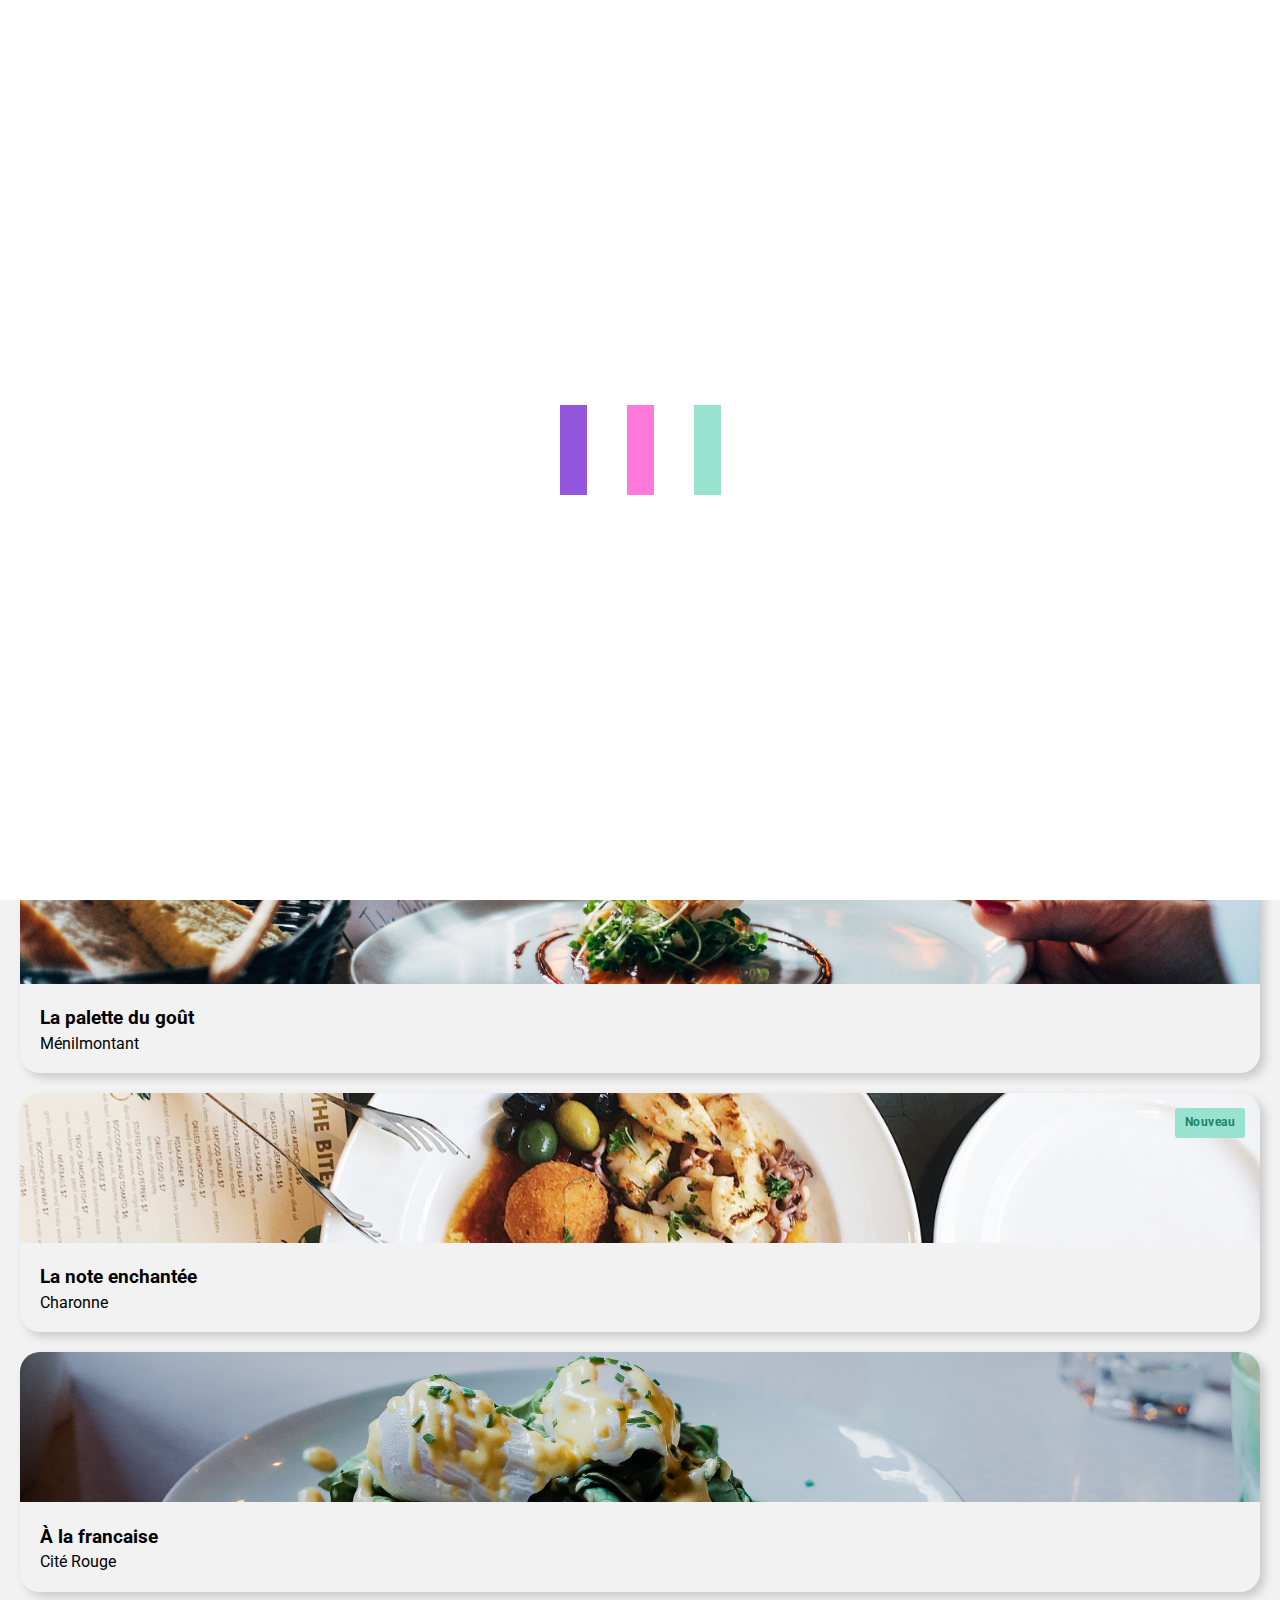
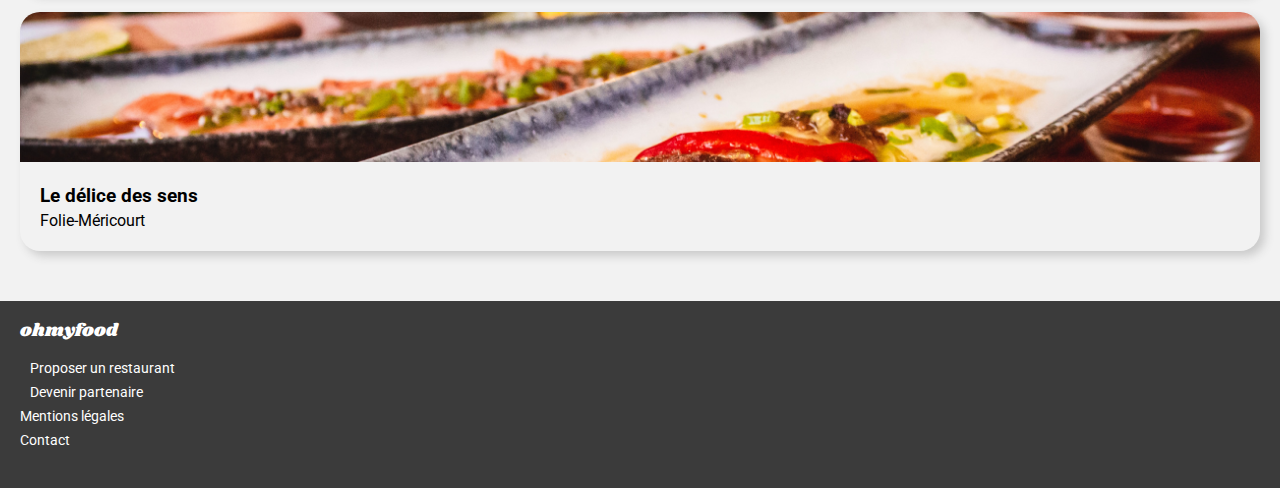
==== index.html @ 38f60058 "modif sass @import to @use" ====
<!DOCTYPE html>
<html lang="fr">
    <head>
        <meta charset="UTF-8">
        <meta http-equiv="X-UA-Compatible" content="IE=edge">
        <meta name="viewport" content="width=device-width, initial-scale=1.0">

        <link rel="preconnect" href="https://fonts.googleapis.com">
        <link rel="preconnect" href="https://fonts.gstatic.com" crossorigin>
        <link href="https://fonts.googleapis.com/css2?family=Roboto:wght@400;500&family=Shrikhand&display=swap" rel="stylesheet">


        <link rel="stylesheet" href="https://cdnjs.cloudflare.com/ajax/libs/font-awesome/6.1.1/css/all.min.css" integrity="sha512-KfkfwYDsLkIlwQp6LFnl8zNdLGxu9YAA1QvwINks4PhcElQSvqcyVLLD9aMhXd13uQjoXtEKNosOWaZqXgel0g==" crossorigin="anonymous" referrerpolicy="no-referrer" />

        <link rel="stylesheet" href="./css/normalize.css">
        <link rel="stylesheet" href="./css/style.css">

        <title>OhMyFood</title>
    </head>
    <body>
        <div class="load">
            <div class="load__bar load__bar--1"></div>
            <div class="load__bar load__bar--2"></div>
            <div class="load__bar load__bar--3"></div>
        </div>
        <header>
            <img src="./images/logo/ohmyfood.png" alt="Logo OhMyFood" class="header--logo">
        </header>
        <main>
            <div class="location">
                <i class="fa-solid fa-location-dot icon icon--location"></i>Paris, Belleville
            </div>
            <div class="presentation">
                <h1 class="title">Réservez le menu qui vous convient</h1>
                <p class="presentation--text">Découvrez des restaurants d'exception, sélectionnés par nos soins.</p>
                <a href="#restaurants" class="button">Explorer nos restaurants</a>
            </div>
            <section class="working">
                <h2 class="title title--working">Fonctionnement</h2>
                <div class="step step--one">
                    <i class="fa-solid fa-mobile-screen-button icon icon--step"></i>Choisissez un restaurant
                </div>
                <div class="step step--two">
                    <i class="fa-solid fa-list-ul icon icon--step"></i>Composez votre menu
                </div>
                <div class="step step--three">
                    <i class="fa-solid fa-store icon icon--step"></i>Dégustez au restaurant
                </div>
            </section>
            <section id="restaurants">
                <h2 class="title title--restaurant">Restaurants</h2>
                <a href="laPaletteDuGout.html">
                    <article class="restaurant--card restaurant--new">
                        <img src="./images/restaurants/jay-wennington-N_Y88TWmGwA-unsplash.jpg" alt="Image d'illustration du restaurant" class="restaurant--illustration">
                        <div class="restaurant--description">
                            <div class="restaurant--info">
                                <h3 class="restaurant--name">La palette du goût</h3>
                                <p class="restaurant--location">Ménilmontant</p>
                            </div>
                            <div class="restaurant--like">
                                <i class="fa-regular fa-heart icon--like"></i>
                                <i class="fa-regular fa-heart icon--like--fill"></i>
                            </div>
                        </div>
                    </article>
                </a>
                <a href="#">
                    <article class="restaurant--card restaurant--new">
                        <img src="./images/restaurants/stil-u2Lp8tXIcjw-unsplash.jpg" alt="Image d'illustration du restaurant" class="restaurant--illustration">
                        <div class="restaurant--description">
                            <div class="restaurant--info">
                                <h3 class="restaurant--name">La note enchantée</h3>
                                <p class="restaurant--location">Charonne</p>
                            </div>
                            <div class="restaurant--like">
                                <i class="fa-regular fa-heart icon--like"></i>
                                <i class="fa-regular fa-heart icon--like--fill"></i>
                            </div>
                        </div>
                    </article>
                </a>
                <a href="#">
                    <article class="restaurant--card">
                        <img src="./images/restaurants/toa-heftiba-DQKerTsQwi0-unsplash.jpg" alt="Image d'illustration du restaurant" class="restaurant--illustration">
                        <div class="restaurant--description">
                            <div class="restaurant--info">
                                <h3 class="restaurant--name">À la francaise</h3>
                                <p class="restaurant--location">Cité Rouge</p>
                            </div>
                            <div class="restaurant--like">
                                <i class="fa-regular fa-heart icon--like"></i>
                                <i class="fa-regular fa-heart icon--like--fill"></i>
                            </div>
                        </div>
                    </article>
                </a>
                <a href="#">
                    <article class="restaurant--card">
                        <img src="./images/restaurants/louis-hansel-shotsoflouis-qNBGVyOCY8Q-unsplash.jpg" alt="Image d'illustration du restaurant" class="restaurant--illustration">
                        <div class="restaurant--description">
                            <div class="restaurant--info">
                                <h3 class="restaurant--name">Le délice des sens</h3>
                                <p class="restaurant--location">Folie-Méricourt</p>
                            </div>
                            <div class="restaurant--like">
                                <i class="fa-regular fa-heart icon--like"></i>
                                <i class="fa-regular fa-heart icon--like--fill"></i>
                            </div>
                        </div>
                    </article>
                </a>
            </section>
        </main>
        <footer>
            <h2 class="title--footer title--primary">ohmyfood</h2>
            <a href="#"><i class="fa-solid fa-utensils icon--footer"></i>Proposer un restaurant</a>
            <a href="#"><i class="fa-solid fa-handshake-angle icon--footer"></i>Devenir partenaire</a>
            <a href="#">Mentions légales</a>
            <a href="mailto:contact@ohmyfood.com">Contact</a>
        </footer>
    </body>
</html>
---- css/style.css ----
* {
  margin: 0px;
  box-sizing: border-box;
  font-family: "Roboto", sans-serif;
}

a {
  color: #000;
  text-decoration: none;
}

.title {
  font-size: 20px;
}

.title--primary {
  font-family: "Shrikhand", sans-serif;
}

.button {
  display: block;
  margin: auto;
  padding: 15px 20px;
  color: #FFF;
  background: linear-gradient(#FF79DA, #9356DC);
  border-radius: 50px;
  box-shadow: 3px 3px 5px #CACACA;
  transition: 0.5s;
}

.button:hover {
  filter: brightness(1.2);
  box-shadow: 3px 3px 5px #808080;
}

.button--validation {
  width: 150px;
}

.icon--like {
  font-size: 22px;
  color: #818181;
  z-index: 1;
}

.icon--like--fill {
  position: absolute;
  left: 0px;
  font-weight: bold;
  font-size: 22px;
  background: linear-gradient(#9356DC, #FF79DA);
  background-clip: text;
  -webkit-background-clip: text;
  color: transparent;
  transform: scale(0);
  z-index: 0;
}

.icon--like:hover + .icon--like--fill {
  -webkit-animation: fill__like 0.3s forwards ease-in-out;
          animation: fill__like 0.3s forwards ease-in-out;
}

@-webkit-keyframes fill__like {
  0% {
    transform: scale(0);
  }
  100% {
    transform: scale(1);
  }
}

@keyframes fill__like {
  0% {
    transform: scale(0);
  }
  100% {
    transform: scale(1);
  }
}
.load {
  width: 100%;
  height: 100%;
  background-color: #FFF;
  display: flex;
  justify-content: center;
  position: fixed;
  opacity: 1;
  -webkit-animation: loading 3000ms forwards;
          animation: loading 3000ms forwards;
  z-index: 10;
}

.load__bar {
  width: 3vh;
  height: 10vh;
  margin: 45vh 20px;
  -webkit-animation: loading__bars 1000ms backwards infinite ease-in-out;
          animation: loading__bars 1000ms backwards infinite ease-in-out;
  -webkit-animation-direction: alternate;
          animation-direction: alternate;
}
.load__bar--1 {
  -webkit-animation-delay: 200ms;
          animation-delay: 200ms;
}
.load__bar--2 {
  -webkit-animation-delay: 400ms;
          animation-delay: 400ms;
}
.load__bar--3 {
  -webkit-animation-delay: 600ms;
          animation-delay: 600ms;
}
.load__bar--1 {
  background-color: #9356DC;
}
.load__bar--2 {
  background-color: #FF79DA;
}
.load__bar--3 {
  background-color: #99E2D0;
}

@-webkit-keyframes loading {
  0%, 99% {
    opacity: 1;
    z-index: 10;
    overflow: hidden;
  }
  100% {
    opacity: 0;
    z-index: -1;
  }
}

@keyframes loading {
  0%, 99% {
    opacity: 1;
    z-index: 10;
    overflow: hidden;
  }
  100% {
    opacity: 0;
    z-index: -1;
  }
}
@-webkit-keyframes loading__bars {
  0% {
    transform: scaleY(0.2);
  }
  100% {
    transform: scaleY(1);
  }
}
@keyframes loading__bars {
  0% {
    transform: scaleY(0.2);
  }
  100% {
    transform: scaleY(1);
  }
}
.restaurant--card {
  box-shadow: 5px 5px 10px #cacaca;
  border-radius: 20px;
  position: relative;
}

.restaurant--new::after {
  content: "Nouveau";
  background-color: #99E2D0;
  letter-spacing: 0.5px;
  padding: 8px 10px;
  font-weight: bold;
  font-size: 12px;
  border-radius: 3px;
  color: #1d8369;
  position: absolute;
  top: 15px;
  right: 15px;
}

.restaurant--illustration {
  width: 100%;
  height: 150px;
  -o-object-fit: cover;
     object-fit: cover;
  border-radius: 20px 20px 0px 0px;
}

.restaurant--description {
  display: flex;
  flex-direction: row;
  justify-content: space-between;
  padding: 20px;
}

.restaurant--name {
  margin-bottom: 5px;
}

header {
  width: 100%;
  text-align: center;
  padding: 15px 0px;
  position: relative;
}

.header--logo {
  width: 50%;
  max-width: 392px;
}

footer {
  display: flex;
  flex-direction: column;
  row-gap: 8px;
  font-size: 14px;
  background-color: #3b3b3b;
  padding: 20px 0px 40px 20px;
  color: #FFF;
}

.title--footer {
  margin-bottom: 10px;
  font-weight: unset;
  font-size: 18px;
}

footer a {
  display: inline-block;
  color: #FFF;
}

.icon--footer {
  margin-right: 10px;
}

.restaurant--like {
  position: relative;
}

.location {
  text-align: center;
  font-size: 16px;
  font-weight: bold;
  padding: 20px 0px;
  background-color: #e2e2e2;
  border-top: 2px solid #d1d1d1;
}

.presentation {
  display: flex;
  flex-direction: column;
  row-gap: 20px;
  text-align: center;
  padding: 30px 30px 50px 30px;
  background-color: #F2F2F2;
}

.working {
  display: flex;
  flex-direction: column;
  row-gap: 20px;
  padding: 30px 25px 40px 25px;
}

.title--working {
  margin-bottom: 20px;
}

.step {
  position: relative;
  padding: 20px 30px;
  background-color: #f5f5f5;
  box-shadow: 3px 3px 5px #cacaca;
  border-radius: 20px;
  font-size: 14px;
}

.step--one::before {
  content: "1";
  color: #FFF;
  position: absolute;
  left: -13px;
  top: 16px;
  display: flex;
  justify-content: center;
  align-items: center;
  width: 26px;
  height: 26px;
  background-color: #9356DC;
  border-radius: 50%;
  z-index: 2;
}

.step--two::before {
  content: "2";
  color: #FFF;
  position: absolute;
  left: -13px;
  top: 16px;
  display: flex;
  justify-content: center;
  align-items: center;
  width: 26px;
  height: 26px;
  background-color: #9356DC;
  border-radius: 50%;
  z-index: 2;
}

.step--three::before {
  content: "3";
  color: #FFF;
  position: absolute;
  left: -13px;
  top: 16px;
  display: flex;
  justify-content: center;
  align-items: center;
  width: 26px;
  height: 26px;
  background-color: #9356DC;
  border-radius: 50%;
  z-index: 2;
}

.icon {
  margin-right: 20px;
}

.icon--location {
  color: #474747;
}

.icon--step {
  color: #818181;
}

#restaurants {
  padding: 50px 20px;
  display: flex;
  flex-direction: column;
  row-gap: 20px;
  background-color: #F2F2F2;
}

.menu {
  background-color: #F2F2F2;
}

.icon--backIndex {
  position: absolute;
  font-size: 22px;
  font-weight: bold;
  left: 15px;
  top: 35%;
}

.menu--like {
  position: relative;
}

.menu--illustration {
  width: 100%;
  max-height: 350px;
  -o-object-fit: cover;
     object-fit: cover;
}

.title--menu {
  position: relative;
  display: flex;
  justify-content: space-between;
  align-items: center;
  padding: 0px 30px 0px 20px;
}

.title--menu::after {
  content: " ";
  height: 20px;
  width: 100%;
  background-color: #F2F2F2;
  position: absolute;
  top: -20px;
  left: 0px;
  border-radius: 25px 25px 0px 0px;
  z-index: 1;
}

.partMenu {
  display: flex;
  flex-direction: column;
  row-gap: 20px;
  padding: 15px 15px 30px 15px;
}

.title--partMenu {
  text-transform: uppercase;
  font-size: 16px;
  color: #818181;
  font-weight: unset;
  position: relative;
  margin-bottom: 5px;
}

.title--partMenu::after {
  content: " ";
  width: 40px;
  height: 3px;
  background-color: #99E2D0;
  position: absolute;
  left: 0px;
  top: 22px;
}

.dish {
  display: flex;
  justify-content: space-between;
  align-items: flex-end;
  height: 60px;
  background-color: #FFF;
  border-radius: 20px;
  box-shadow: 3px 3px 8px #cacaca;
}

.dish--info {
  padding: 0px 0px 10px 10px;
  min-width: 100px;
}

.dish--title {
  font-size: 14px;
  margin-bottom: 5px;
  white-space: nowrap;
  text-overflow: ellipsis;
  overflow: hidden;
}

.dish--description {
  color: #818181;
  font-size: 12px;
  white-space: nowrap;
  text-overflow: ellipsis;
  overflow: hidden;
}

.dish--price {
  padding: 0px 20px 10px 0px;
  padding-right: 20px;
  font-size: 13px;
}

.validation {
  text-align: center;
  padding: 40px 0px 60px;
}

.dish--select {
  display: flex;
  justify-content: center;
  align-items: center;
  background-color: #99E2D0;
  height: 60px;
  width: 60px;
  color: #FFF;
  font-weight: bold;
  border-radius: 0px 20px 20px 0px;
}

.dish--animation {
  display: flex;
  align-items: flex-end;
}

.dish:hover + .dish--animation > .dish--select {
  transform: scale(1.2);
}/*# sourceMappingURL=style.css.map */
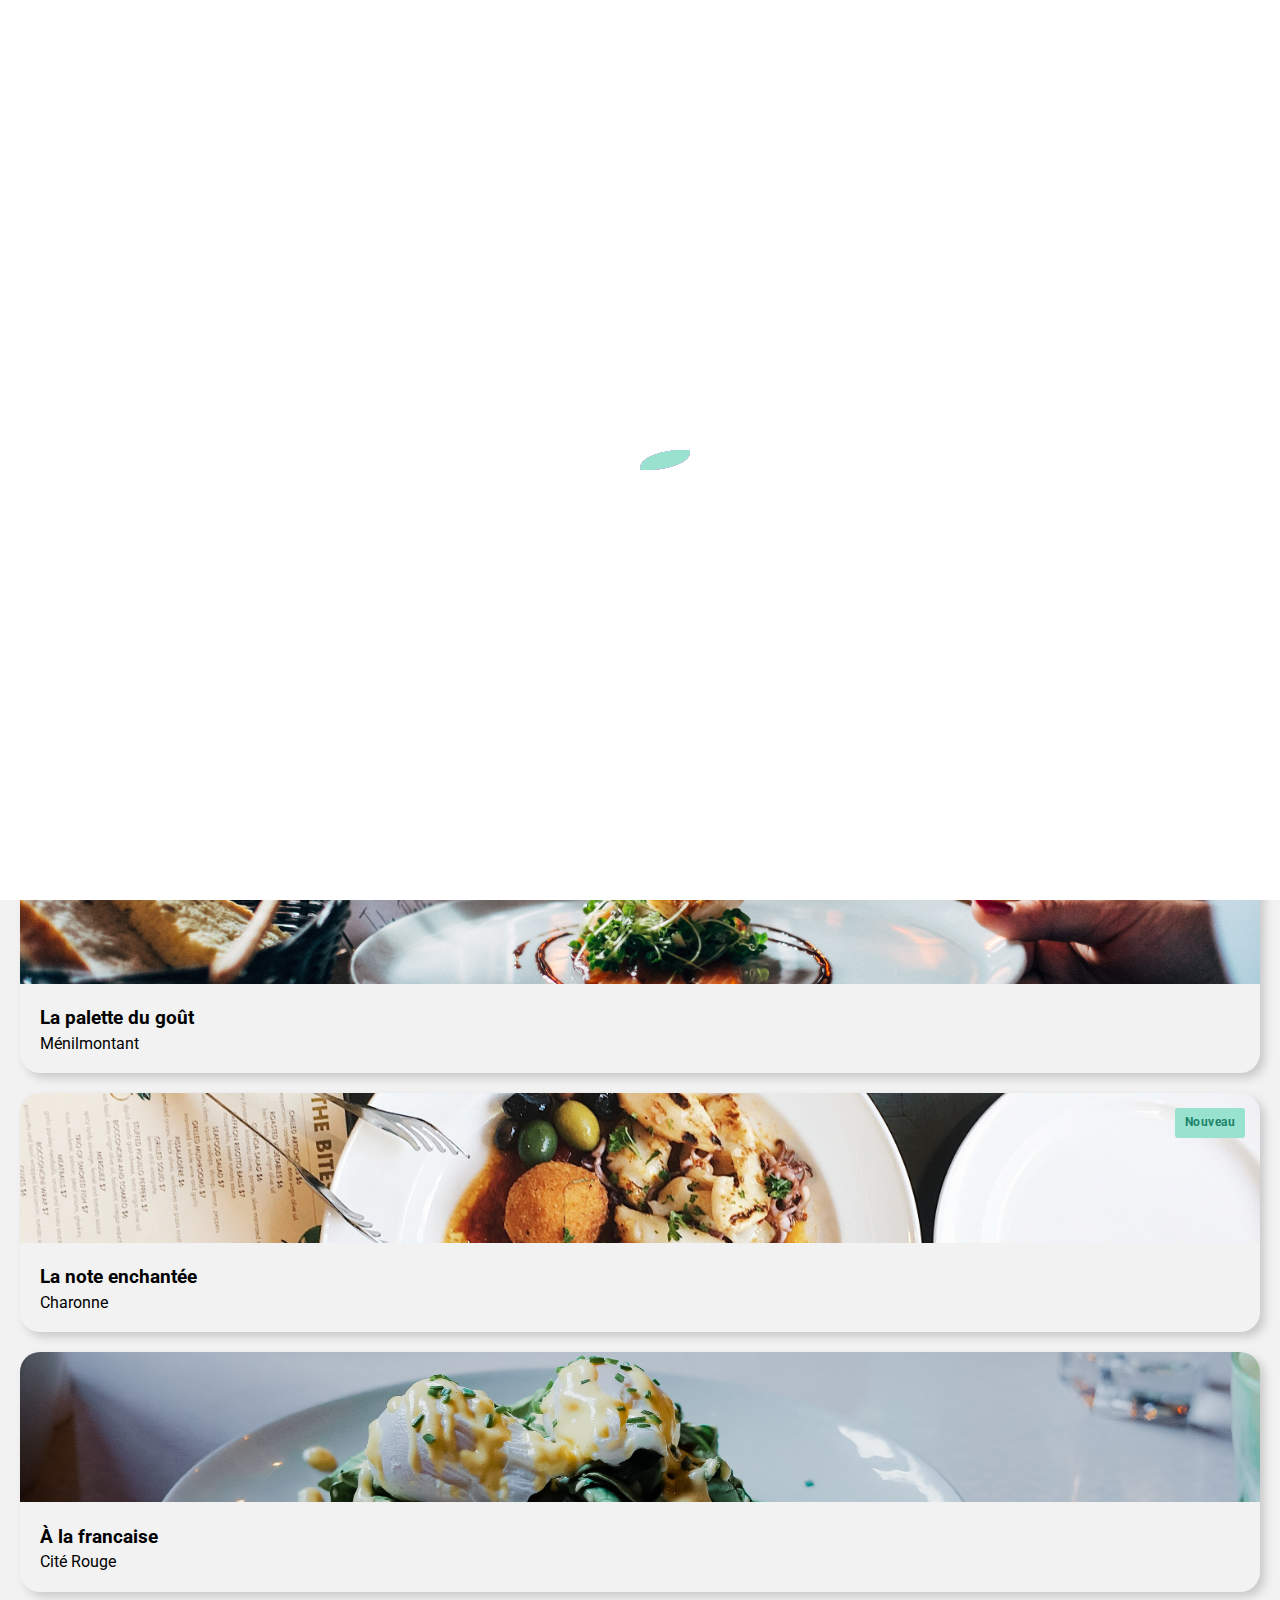
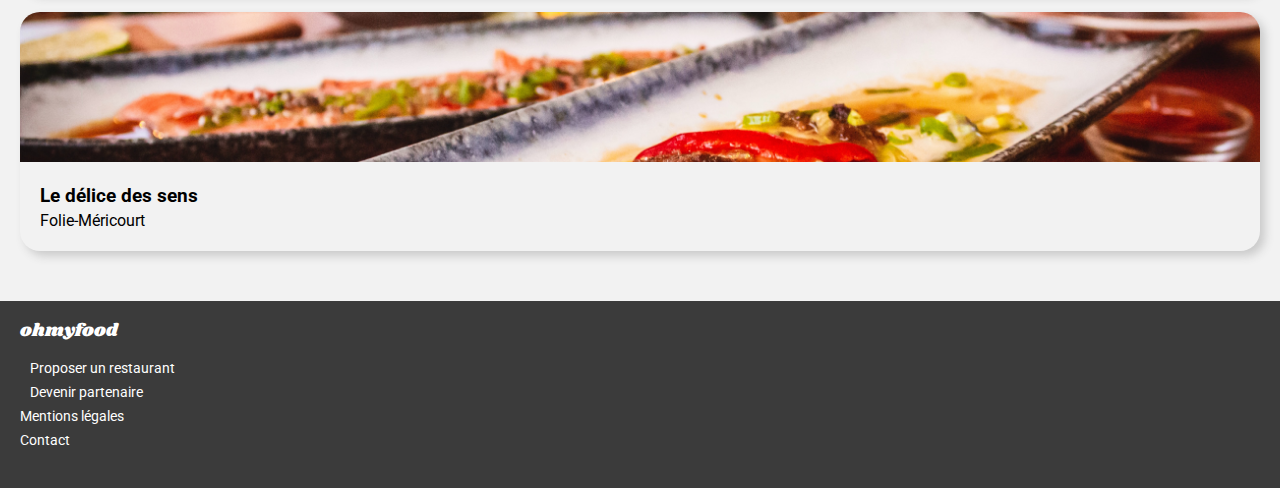
==== commit 993f3436: "Modification animation loading" ====
--- a/index.html
+++ b/index.html
@@ -18,10 +18,18 @@
         <title>OhMyFood</title>
     </head>
     <body>
-        <div class="load">
-            <div class="load__bar load__bar--1"></div>
-            <div class="load__bar load__bar--2"></div>
-            <div class="load__bar load__bar--3"></div>
+        <div class="load__container">
+            <div class="load">
+                <div class="load__bar load__bar--1"></div>
+                <div class="load__bar load__bar--2"></div>
+                <div class="load__bar load__bar--3"></div>
+                <div class="load__bar load__bar--4"></div>
+                <div class="load__bar load__bar--5"></div>
+                <div class="load__bar load__bar--6"></div>
+                <div class="load__bar load__bar--7"></div>
+                <div class="load__bar load__bar--8"></div>
+                <div class="load__bar load__bar--9"></div>
+            </div>
         </div>
         <header>
             <img src="./images/logo/ohmyfood.png" alt="Logo OhMyFood" class="header--logo">
--- a/css/style.css
+++ b/css/style.css
@@ -17,68 +17,7 @@
   font-family: "Shrikhand", sans-serif;
 }
 
-.button {
-  display: block;
-  margin: auto;
-  padding: 15px 20px;
-  color: #FFF;
-  background: linear-gradient(#FF79DA, #9356DC);
-  border-radius: 50px;
-  box-shadow: 3px 3px 5px #CACACA;
-  transition: 0.5s;
-}
-
-.button:hover {
-  filter: brightness(1.2);
-  box-shadow: 3px 3px 5px #808080;
-}
-
-.button--validation {
-  width: 150px;
-}
-
-.icon--like {
-  font-size: 22px;
-  color: #818181;
-  z-index: 1;
-}
-
-.icon--like--fill {
-  position: absolute;
-  left: 0px;
-  font-weight: bold;
-  font-size: 22px;
-  background: linear-gradient(#9356DC, #FF79DA);
-  background-clip: text;
-  -webkit-background-clip: text;
-  color: transparent;
-  transform: scale(0);
-  z-index: 0;
-}
-
-.icon--like:hover + .icon--like--fill {
-  -webkit-animation: fill__like 0.3s forwards ease-in-out;
-          animation: fill__like 0.3s forwards ease-in-out;
-}
-
-@-webkit-keyframes fill__like {
-  0% {
-    transform: scale(0);
-  }
-  100% {
-    transform: scale(1);
-  }
-}
-
-@keyframes fill__like {
-  0% {
-    transform: scale(0);
-  }
-  100% {
-    transform: scale(1);
-  }
-}
-.load {
+.load__container {
   width: 100%;
   height: 100%;
   background-color: #FFF;
@@ -91,39 +30,86 @@
   z-index: 10;
 }
 
+.load {
+  position: relative;
+}
+
 .load__bar {
-  width: 3vh;
-  height: 10vh;
-  margin: 45vh 20px;
-  -webkit-animation: loading__bars 1000ms backwards infinite ease-in-out;
-          animation: loading__bars 1000ms backwards infinite ease-in-out;
-  -webkit-animation-direction: alternate;
-          animation-direction: alternate;
+  position: absolute;
+  width: 50px;
+  height: 20px;
+  margin: 50vh 0px;
+  border-radius: 90% 0% 90% 10%;
+  transform-origin: 0% 100%;
+  -webkit-animation: loading__bars 1000ms backwards infinite linear;
+          animation: loading__bars 1000ms backwards infinite linear;
 }
 .load__bar--1 {
-  -webkit-animation-delay: 200ms;
-          animation-delay: 200ms;
+  background: linear-gradient(#9356DC, #99E2D0);
 }
 .load__bar--2 {
-  -webkit-animation-delay: 400ms;
-          animation-delay: 400ms;
+  background-color: #9356DC;
 }
 .load__bar--3 {
-  -webkit-animation-delay: 600ms;
-          animation-delay: 600ms;
+  background-color: #9356DC;
+}
+.load__bar--4 {
+  background: linear-gradient(#FF79DA, #9356DC);
+}
+.load__bar--5 {
+  background-color: #FF79DA;
+}
+.load__bar--6 {
+  background-color: #FF79DA;
+}
+.load__bar--7 {
+  background: linear-gradient(#99E2D0, #FF79DA);
+}
+.load__bar--8 {
+  background-color: #99E2D0;
+}
+.load__bar--9 {
+  background-color: #99E2D0;
 }
 .load__bar--1 {
-  background-color: #9356DC;
+  -webkit-animation-delay: 0ms;
+          animation-delay: 0ms;
 }
 .load__bar--2 {
-  background-color: #FF79DA;
+  -webkit-animation-delay: 111.1111111111ms;
+          animation-delay: 111.1111111111ms;
 }
 .load__bar--3 {
-  background-color: #99E2D0;
+  -webkit-animation-delay: 222.2222222222ms;
+          animation-delay: 222.2222222222ms;
+}
+.load__bar--4 {
+  -webkit-animation-delay: 333.3333333333ms;
+          animation-delay: 333.3333333333ms;
+}
+.load__bar--5 {
+  -webkit-animation-delay: 444.4444444444ms;
+          animation-delay: 444.4444444444ms;
+}
+.load__bar--6 {
+  -webkit-animation-delay: 555.5555555556ms;
+          animation-delay: 555.5555555556ms;
+}
+.load__bar--7 {
+  -webkit-animation-delay: 666.6666666667ms;
+          animation-delay: 666.6666666667ms;
+}
+.load__bar--8 {
+  -webkit-animation-delay: 777.7777777778ms;
+          animation-delay: 777.7777777778ms;
+}
+.load__bar--9 {
+  -webkit-animation-delay: 888.8888888889ms;
+          animation-delay: 888.8888888889ms;
 }
 
 @-webkit-keyframes loading {
-  0%, 99% {
+  0%, 75% {
     opacity: 1;
     z-index: 10;
     overflow: hidden;
@@ -135,7 +121,7 @@
 }
 
 @keyframes loading {
-  0%, 99% {
+  0%, 75% {
     opacity: 1;
     z-index: 10;
     overflow: hidden;
@@ -147,18 +133,18 @@
 }
 @-webkit-keyframes loading__bars {
   0% {
-    transform: scaleY(0.2);
+    transform: rotateZ(0deg);
   }
   100% {
-    transform: scaleY(1);
+    transform: rotateZ(360deg);
   }
 }
 @keyframes loading__bars {
   0% {
-    transform: scaleY(0.2);
+    transform: rotateZ(0deg);
   }
   100% {
-    transform: scaleY(1);
+    transform: rotateZ(360deg);
   }
 }
 .restaurant--card {
@@ -200,6 +186,51 @@
   margin-bottom: 5px;
 }
 
+.button {
+  display: block;
+  margin: auto;
+  padding: 15px 20px;
+  color: #FFF;
+  background: linear-gradient(#FF79DA, #9356DC);
+  border-radius: 50px;
+  box-shadow: 3px 3px 5px #CACACA;
+  transition: 0.5s;
+}
+
+.button:hover {
+  filter: brightness(1.2);
+  box-shadow: 3px 3px 5px #808080;
+}
+
+.button--validation {
+  width: 150px;
+}
+
+.icon--like {
+  font-size: 22px;
+  color: #818181;
+  z-index: 0;
+}
+
+.icon--like--fill {
+  position: absolute;
+  left: 0px;
+  font-weight: bold;
+  font-size: 22px;
+  background: linear-gradient(#9356DC, #FF79DA);
+  background-clip: text;
+  -webkit-background-clip: text;
+  color: transparent;
+  opacity: 0;
+  transition: opacity 0.5s ease-in-out;
+  z-index: 1;
+}
+
+.icon--like--fill:hover {
+  opacity: 1;
+  transition: opacity 0.5s ease-in-out;
+}
+
 header {
   width: 100%;
   text-align: center;
@@ -277,6 +308,7 @@
   box-shadow: 3px 3px 5px #cacaca;
   border-radius: 20px;
   font-size: 14px;
+  font-weight: bold;
 }
 
 .step--one::before {
@@ -288,6 +320,7 @@
   display: flex;
   justify-content: center;
   align-items: center;
+  font-weight: 200;
   width: 26px;
   height: 26px;
   background-color: #9356DC;
@@ -304,6 +337,7 @@
   display: flex;
   justify-content: center;
   align-items: center;
+  font-weight: 200;
   width: 26px;
   height: 26px;
   background-color: #9356DC;
@@ -320,11 +354,22 @@
   display: flex;
   justify-content: center;
   align-items: center;
+  font-weight: 200;
   width: 26px;
   height: 26px;
   background-color: #9356DC;
   border-radius: 50%;
   z-index: 2;
+}
+
+.step:hover {
+  background-color: #F5EDFF;
+  transform: scale(1.02);
+  box-shadow: 3px 3px 5px #808080;
+}
+
+.step:hover > .icon--step {
+  color: #9356DC;
 }
 
 .icon {
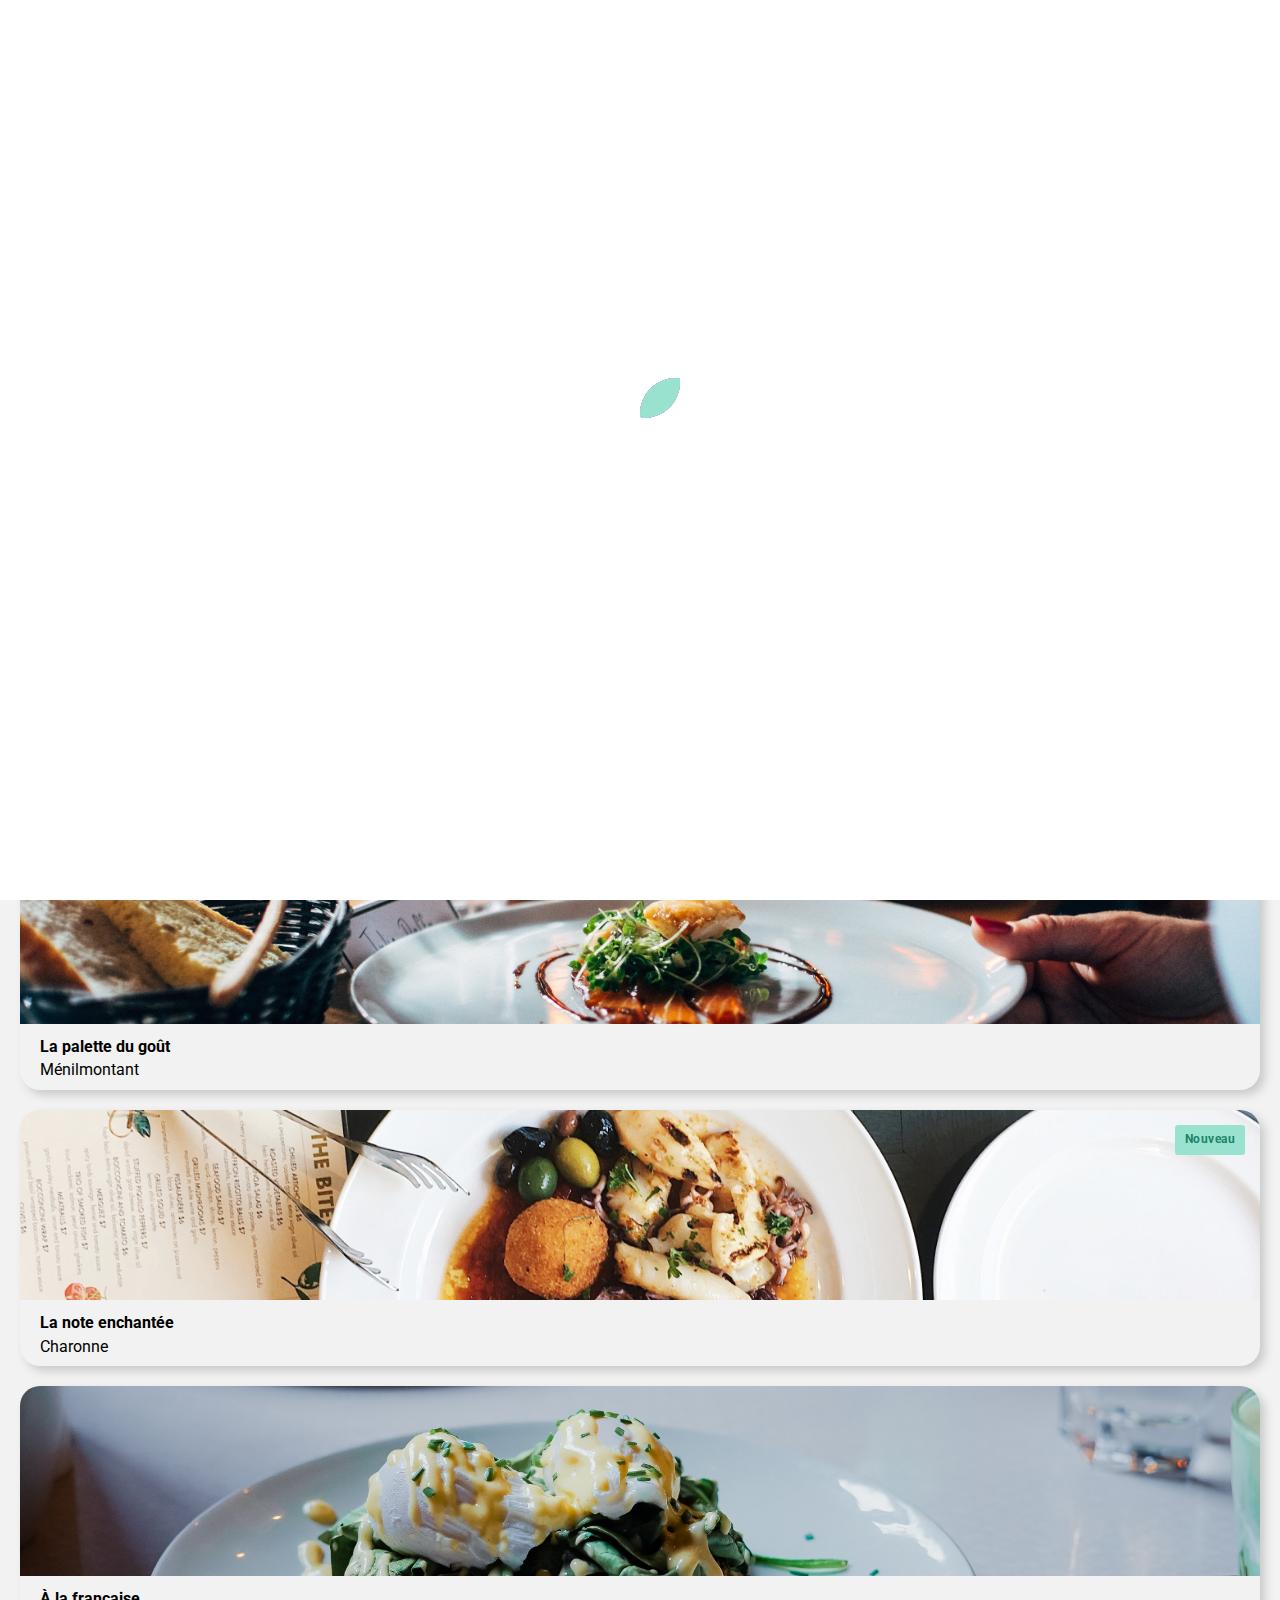
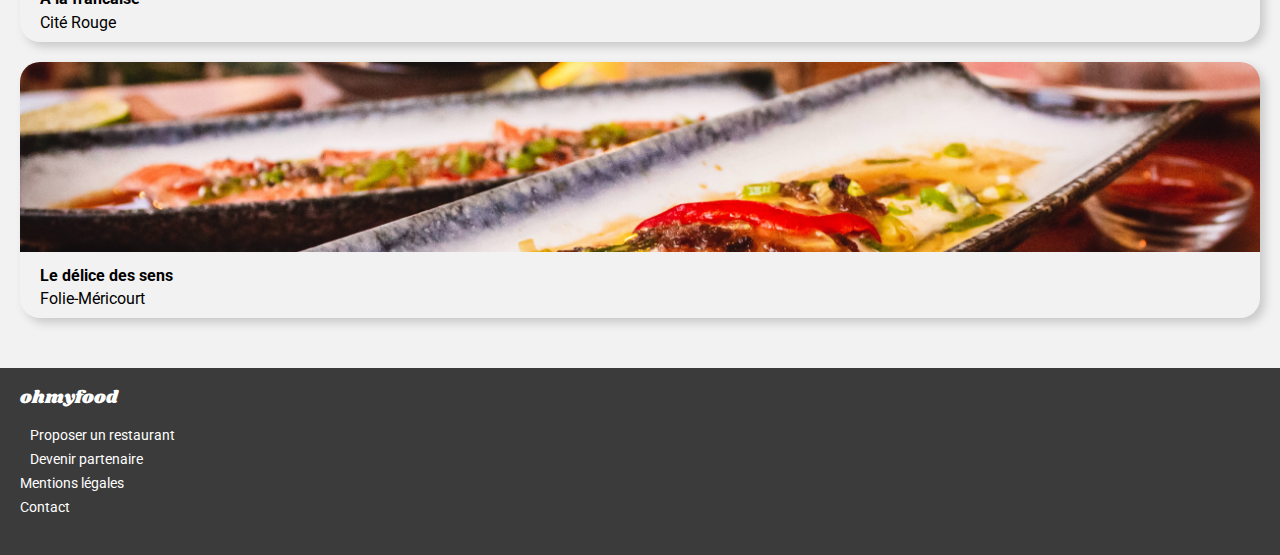
==== commit d5a259ac: "site terminé - reste version tablette et desktop à faire" ====
--- a/index.html
+++ b/index.html
@@ -57,7 +57,7 @@
             </section>
             <section id="restaurants">
                 <h2 class="title title--restaurant">Restaurants</h2>
-                <a href="laPaletteDuGout.html">
+                <a href="./laPaletteDuGout.html">
                     <article class="restaurant--card restaurant--new">
                         <img src="./images/restaurants/jay-wennington-N_Y88TWmGwA-unsplash.jpg" alt="Image d'illustration du restaurant" class="restaurant--illustration">
                         <div class="restaurant--description">
@@ -72,7 +72,7 @@
                         </div>
                     </article>
                 </a>
-                <a href="#">
+                <a href="./laNoteEnchantee copy.html">
                     <article class="restaurant--card restaurant--new">
                         <img src="./images/restaurants/stil-u2Lp8tXIcjw-unsplash.jpg" alt="Image d'illustration du restaurant" class="restaurant--illustration">
                         <div class="restaurant--description">
@@ -87,7 +87,7 @@
                         </div>
                     </article>
                 </a>
-                <a href="#">
+                <a href="./aLaFrancaise.html">
                     <article class="restaurant--card">
                         <img src="./images/restaurants/toa-heftiba-DQKerTsQwi0-unsplash.jpg" alt="Image d'illustration du restaurant" class="restaurant--illustration">
                         <div class="restaurant--description">
@@ -102,7 +102,7 @@
                         </div>
                     </article>
                 </a>
-                <a href="#">
+                <a href="./leDeliceDesSens.html">
                     <article class="restaurant--card">
                         <img src="./images/restaurants/louis-hansel-shotsoflouis-qNBGVyOCY8Q-unsplash.jpg" alt="Image d'illustration du restaurant" class="restaurant--illustration">
                         <div class="restaurant--description">
--- a/css/style.css
+++ b/css/style.css
@@ -36,11 +36,11 @@
 
 .load__bar {
   position: absolute;
-  width: 50px;
-  height: 20px;
-  margin: 50vh 0px;
+  width: 40px;
+  height: 40px;
+  margin: 42vh 0px;
   border-radius: 90% 0% 90% 10%;
-  transform-origin: 0% 100%;
+  transform-origin: 0% 130%;
   -webkit-animation: loading__bars 1000ms backwards infinite linear;
           animation: loading__bars 1000ms backwards infinite linear;
 }
@@ -169,7 +169,7 @@
 
 .restaurant--illustration {
   width: 100%;
-  height: 150px;
+  height: 190px;
   -o-object-fit: cover;
      object-fit: cover;
   border-radius: 20px 20px 0px 0px;
@@ -179,11 +179,16 @@
   display: flex;
   flex-direction: row;
   justify-content: space-between;
-  padding: 20px;
+  padding: 10px 20px;
 }
 
 .restaurant--name {
   margin-bottom: 5px;
+  font-size: 16px;
+}
+
+.restaurant--location {
+  font-size: 16px;
 }
 
 .button {
@@ -194,12 +199,13 @@
   background: linear-gradient(#FF79DA, #9356DC);
   border-radius: 50px;
   box-shadow: 3px 3px 5px #CACACA;
-  transition: 0.5s;
+  transition: all 0.3s ease-in-out;
 }
 
 .button:hover {
   filter: brightness(1.2);
   box-shadow: 3px 3px 5px #808080;
+  transition: all 0.3s ease-in-out;
 }
 
 .button--validation {
@@ -410,7 +416,7 @@
 
 .menu--illustration {
   width: 100%;
-  max-height: 350px;
+  max-height: 200px;
   -o-object-fit: cover;
      object-fit: cover;
 }
@@ -469,6 +475,49 @@
   background-color: #FFF;
   border-radius: 20px;
   box-shadow: 3px 3px 8px #cacaca;
+  overflow: hidden;
+  -webkit-animation: dish__revelation 0.6s both ease-in-out;
+          animation: dish__revelation 0.6s both ease-in-out;
+}
+.dish--1 {
+  -webkit-animation-delay: 0.06s;
+          animation-delay: 0.06s;
+}
+.dish--2 {
+  -webkit-animation-delay: 0.12s;
+          animation-delay: 0.12s;
+}
+.dish--3 {
+  -webkit-animation-delay: 0.18s;
+          animation-delay: 0.18s;
+}
+.dish--4 {
+  -webkit-animation-delay: 0.24s;
+          animation-delay: 0.24s;
+}
+.dish--5 {
+  -webkit-animation-delay: 0.3s;
+          animation-delay: 0.3s;
+}
+.dish--6 {
+  -webkit-animation-delay: 0.36s;
+          animation-delay: 0.36s;
+}
+.dish--7 {
+  -webkit-animation-delay: 0.42s;
+          animation-delay: 0.42s;
+}
+.dish--8 {
+  -webkit-animation-delay: 0.48s;
+          animation-delay: 0.48s;
+}
+.dish--9 {
+  -webkit-animation-delay: 0.54s;
+          animation-delay: 0.54s;
+}
+.dish--10 {
+  -webkit-animation-delay: 0.6s;
+          animation-delay: 0.6s;
 }
 
 .dish--info {
@@ -503,23 +552,59 @@
   padding: 40px 0px 60px;
 }
 
+.dish--animation {
+  display: flex;
+  align-items: flex-end;
+}
+
 .dish--select {
   display: flex;
+  align-items: center;
   justify-content: center;
-  align-items: center;
   background-color: #99E2D0;
   height: 60px;
+  width: 0px;
+  color: #FFF;
+  font-size: 20px;
+  font-weight: bold;
+  transform: translateX(40px);
+  transform-origin: right;
+  transition: all 0.3s ease-in-out;
+}
+
+.dish:hover {
+  box-shadow: 3px 3px 5px #808080;
+}
+
+.dish:hover > .dish--info + .dish--animation > .dish--select {
   width: 60px;
-  color: #FFF;
-  font-weight: bold;
-  border-radius: 0px 20px 20px 0px;
-}
-
-.dish--animation {
-  display: flex;
-  align-items: flex-end;
-}
-
-.dish:hover + .dish--animation > .dish--select {
-  transform: scale(1.2);
+  transform: translateX(0px);
+  transition: all 0.5s ease-in-out;
+}
+
+.dish:hover > .dish--info + .dish--animation > .dish--select > i {
+  transform: rotateZ(360deg);
+  transition: transform 0.5s 0.1s ease-in-out;
+}
+
+@-webkit-keyframes dish__revelation {
+  0% {
+    transform: translateY(25px);
+    opacity: 0;
+  }
+  100% {
+    transform: translateY(0px);
+    opacity: 1;
+  }
+}
+
+@keyframes dish__revelation {
+  0% {
+    transform: translateY(25px);
+    opacity: 0;
+  }
+  100% {
+    transform: translateY(0px);
+    opacity: 1;
+  }
 }/*# sourceMappingURL=style.css.map */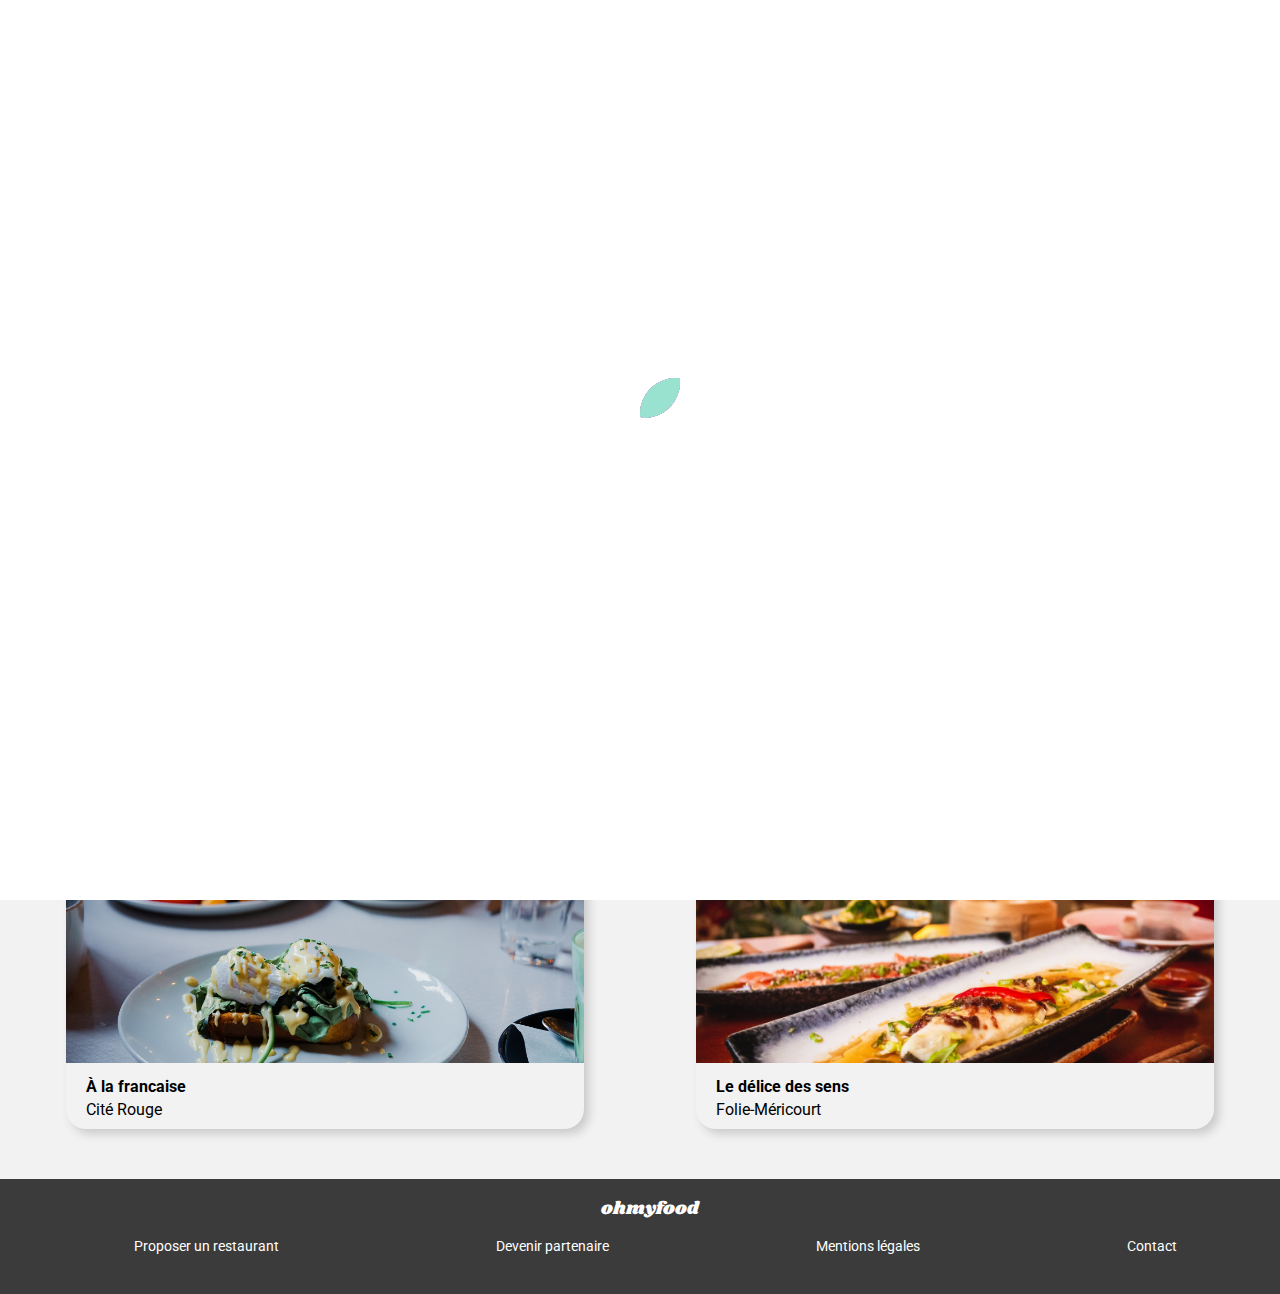
==== commit 29dffdb4: "Mise en place du design tablette et desktop terminée" ====
--- a/index.html
+++ b/index.html
@@ -38,93 +38,99 @@
             <div class="location">
                 <i class="fa-solid fa-location-dot icon icon--location"></i>Paris, Belleville
             </div>
-            <div class="presentation">
-                <h1 class="title">Réservez le menu qui vous convient</h1>
-                <p class="presentation--text">Découvrez des restaurants d'exception, sélectionnés par nos soins.</p>
-                <a href="#restaurants" class="button">Explorer nos restaurants</a>
+            <div class="navigation">
+                <div class="presentation">
+                    <h1 class="title">Réservez le menu qui vous convient</h1>
+                    <p class="presentation--text">Découvrez des restaurants d'exception, sélectionnés par nos soins.</p>
+                    <a href="#restaurants" class="button">Explorer nos restaurants</a>
+                </div>
+                <section id="working">
+                    <h2 class="title title--working">Fonctionnement</h2>
+                    <div class="step step--one">
+                        <i class="fa-solid fa-mobile-screen-button icon icon--step"></i>Choisissez un restaurant
+                    </div>
+                    <div class="step step--two">
+                        <i class="fa-solid fa-list-ul icon icon--step"></i>Composez votre menu
+                    </div>
+                    <div class="step step--three">
+                        <i class="fa-solid fa-store icon icon--step"></i>Dégustez au restaurant
+                    </div>
+                </section>
             </div>
-            <section class="working">
-                <h2 class="title title--working">Fonctionnement</h2>
-                <div class="step step--one">
-                    <i class="fa-solid fa-mobile-screen-button icon icon--step"></i>Choisissez un restaurant
-                </div>
-                <div class="step step--two">
-                    <i class="fa-solid fa-list-ul icon icon--step"></i>Composez votre menu
-                </div>
-                <div class="step step--three">
-                    <i class="fa-solid fa-store icon icon--step"></i>Dégustez au restaurant
-                </div>
-            </section>
             <section id="restaurants">
                 <h2 class="title title--restaurant">Restaurants</h2>
-                <a href="./laPaletteDuGout.html">
+                <div class="restaurant__list">
                     <article class="restaurant--card restaurant--new">
-                        <img src="./images/restaurants/jay-wennington-N_Y88TWmGwA-unsplash.jpg" alt="Image d'illustration du restaurant" class="restaurant--illustration">
-                        <div class="restaurant--description">
-                            <div class="restaurant--info">
-                                <h3 class="restaurant--name">La palette du goût</h3>
-                                <p class="restaurant--location">Ménilmontant</p>
+                        <a href="./laPaletteDuGout.html">
+                            <img src="./images/restaurants/jay-wennington-N_Y88TWmGwA-unsplash.jpg" alt="Image d'illustration du restaurant" class="restaurant--illustration">
+                            <div class="restaurant--description">
+                                <div class="restaurant--info">
+                                    <h3 class="restaurant--name">La palette du goût</h3>
+                                    <p class="restaurant--location">Ménilmontant</p>
+                                </div>
+                                <div class="restaurant--like">
+                                    <i class="fa-regular fa-heart icon--like"></i>
+                                    <i class="fa-regular fa-heart icon--like--fill"></i>
+                                </div>
                             </div>
-                            <div class="restaurant--like">
-                                <i class="fa-regular fa-heart icon--like"></i>
-                                <i class="fa-regular fa-heart icon--like--fill"></i>
+                        </a>
+                    </article>
+                    <article class="restaurant--card restaurant--new">
+                        <a href="./laNoteEnchantee copy.html">
+                            <img src="./images/restaurants/stil-u2Lp8tXIcjw-unsplash.jpg" alt="Image d'illustration du restaurant" class="restaurant--illustration">
+                            <div class="restaurant--description">
+                                <div class="restaurant--info">
+                                    <h3 class="restaurant--name">La note enchantée</h3>
+                                    <p class="restaurant--location">Charonne</p>
+                                </div>
+                                <div class="restaurant--like">
+                                    <i class="fa-regular fa-heart icon--like"></i>
+                                    <i class="fa-regular fa-heart icon--like--fill"></i>
+                                </div>
                             </div>
-                        </div>
+                        </a>
                     </article>
-                </a>
-                <a href="./laNoteEnchantee copy.html">
-                    <article class="restaurant--card restaurant--new">
-                        <img src="./images/restaurants/stil-u2Lp8tXIcjw-unsplash.jpg" alt="Image d'illustration du restaurant" class="restaurant--illustration">
-                        <div class="restaurant--description">
-                            <div class="restaurant--info">
-                                <h3 class="restaurant--name">La note enchantée</h3>
-                                <p class="restaurant--location">Charonne</p>
+                    <article class="restaurant--card">
+                        <a href="./aLaFrancaise.html">
+                            <img src="./images/restaurants/toa-heftiba-DQKerTsQwi0-unsplash.jpg" alt="Image d'illustration du restaurant" class="restaurant--illustration">
+                            <div class="restaurant--description">
+                                <div class="restaurant--info">
+                                    <h3 class="restaurant--name">À la francaise</h3>
+                                    <p class="restaurant--location">Cité Rouge</p>
+                                </div>
+                                <div class="restaurant--like">
+                                    <i class="fa-regular fa-heart icon--like"></i>
+                                    <i class="fa-regular fa-heart icon--like--fill"></i>
+                                </div>
                             </div>
-                            <div class="restaurant--like">
-                                <i class="fa-regular fa-heart icon--like"></i>
-                                <i class="fa-regular fa-heart icon--like--fill"></i>
+                        </a>
+                    </article>
+                    <article class="restaurant--card">
+                        <a href="./leDeliceDesSens.html">
+                            <img src="./images/restaurants/louis-hansel-shotsoflouis-qNBGVyOCY8Q-unsplash.jpg" alt="Image d'illustration du restaurant" class="restaurant--illustration">
+                            <div class="restaurant--description">
+                                <div class="restaurant--info">
+                                    <h3 class="restaurant--name">Le délice des sens</h3>
+                                    <p class="restaurant--location">Folie-Méricourt</p>
+                                </div>
+                                <div class="restaurant--like">
+                                    <i class="fa-regular fa-heart icon--like"></i>
+                                    <i class="fa-regular fa-heart icon--like--fill"></i>
+                                </div>
                             </div>
-                        </div>
+                        </a>
                     </article>
-                </a>
-                <a href="./aLaFrancaise.html">
-                    <article class="restaurant--card">
-                        <img src="./images/restaurants/toa-heftiba-DQKerTsQwi0-unsplash.jpg" alt="Image d'illustration du restaurant" class="restaurant--illustration">
-                        <div class="restaurant--description">
-                            <div class="restaurant--info">
-                                <h3 class="restaurant--name">À la francaise</h3>
-                                <p class="restaurant--location">Cité Rouge</p>
-                            </div>
-                            <div class="restaurant--like">
-                                <i class="fa-regular fa-heart icon--like"></i>
-                                <i class="fa-regular fa-heart icon--like--fill"></i>
-                            </div>
-                        </div>
-                    </article>
-                </a>
-                <a href="./leDeliceDesSens.html">
-                    <article class="restaurant--card">
-                        <img src="./images/restaurants/louis-hansel-shotsoflouis-qNBGVyOCY8Q-unsplash.jpg" alt="Image d'illustration du restaurant" class="restaurant--illustration">
-                        <div class="restaurant--description">
-                            <div class="restaurant--info">
-                                <h3 class="restaurant--name">Le délice des sens</h3>
-                                <p class="restaurant--location">Folie-Méricourt</p>
-                            </div>
-                            <div class="restaurant--like">
-                                <i class="fa-regular fa-heart icon--like"></i>
-                                <i class="fa-regular fa-heart icon--like--fill"></i>
-                            </div>
-                        </div>
-                    </article>
-                </a>
+                </div>
             </section>
         </main>
         <footer>
             <h2 class="title--footer title--primary">ohmyfood</h2>
-            <a href="#"><i class="fa-solid fa-utensils icon--footer"></i>Proposer un restaurant</a>
-            <a href="#"><i class="fa-solid fa-handshake-angle icon--footer"></i>Devenir partenaire</a>
-            <a href="#">Mentions légales</a>
-            <a href="mailto:contact@ohmyfood.com">Contact</a>
+            <div class="footer__menu">
+                <a href="#"><i class="fa-solid fa-utensils icon--footer"></i>Proposer un restaurant</a>
+                <a href="#"><i class="fa-solid fa-handshake-angle icon--footer"></i>Devenir partenaire</a>
+                <a href="#">Mentions légales</a>
+                <a href="mailto:contact@ohmyfood.com">Contact</a>
+            </div>
         </footer>
     </body>
 </html>--- a/css/style.css
+++ b/css/style.css
@@ -17,6 +17,61 @@
   font-family: "Shrikhand", sans-serif;
 }
 
+header {
+  width: 100%;
+  text-align: center;
+  padding: 15px 0px;
+  position: relative;
+}
+
+.header--logo {
+  width: 50%;
+  max-width: 392px;
+}
+
+footer {
+  display: flex;
+  flex-direction: column;
+  row-gap: 8px;
+  font-size: 14px;
+  background-color: #3b3b3b;
+  padding: 20px 0px 40px 20px;
+  color: #FFF;
+}
+@media screen and (min-width: 576px) {
+  footer {
+    align-items: center;
+  }
+}
+
+.footer__menu {
+  display: flex;
+  flex-direction: column;
+  row-gap: 8px;
+}
+@media screen and (min-width: 576px) {
+  .footer__menu {
+    flex-flow: row wrap;
+    width: 100%;
+    justify-content: space-around;
+  }
+}
+
+.title--footer {
+  margin-bottom: 10px;
+  font-weight: unset;
+  font-size: 18px;
+}
+
+footer a {
+  display: inline-block;
+  color: #FFF;
+}
+
+.icon--footer {
+  margin-right: 10px;
+}
+
 .load__container {
   width: 100%;
   height: 100%;
@@ -25,8 +80,8 @@
   justify-content: center;
   position: fixed;
   opacity: 1;
-  -webkit-animation: loading 3000ms forwards;
-          animation: loading 3000ms forwards;
+  -webkit-animation: loading 0ms forwards;
+          animation: loading 0ms forwards;
   z-index: 10;
 }
 
@@ -150,7 +205,15 @@
 .restaurant--card {
   box-shadow: 5px 5px 10px #cacaca;
   border-radius: 20px;
+  width: 100%;
+  max-width: 518px;
+  margin: 0px auto;
   position: relative;
+}
+@media screen and (min-width: 576px) {
+  .restaurant--card {
+    width: 45%;
+  }
 }
 
 .restaurant--new::after {
@@ -237,45 +300,14 @@
   transition: opacity 0.5s ease-in-out;
 }
 
-header {
-  width: 100%;
-  text-align: center;
-  padding: 15px 0px;
-  position: relative;
-}
-
-.header--logo {
-  width: 50%;
-  max-width: 392px;
-}
-
-footer {
+.navigation {
   display: flex;
   flex-direction: column;
-  row-gap: 8px;
-  font-size: 14px;
-  background-color: #3b3b3b;
-  padding: 20px 0px 40px 20px;
-  color: #FFF;
-}
-
-.title--footer {
-  margin-bottom: 10px;
-  font-weight: unset;
-  font-size: 18px;
-}
-
-footer a {
-  display: inline-block;
-  color: #FFF;
-}
-
-.icon--footer {
-  margin-right: 10px;
-}
-
-.restaurant--like {
-  position: relative;
+}
+@media screen and (min-width: 991px) {
+  .navigation {
+    flex-direction: row-reverse;
+  }
 }
 
 .location {
@@ -287,6 +319,10 @@
   border-top: 2px solid #d1d1d1;
 }
 
+.icon--location {
+  color: #474747;
+}
+
 .presentation {
   display: flex;
   flex-direction: column;
@@ -295,13 +331,29 @@
   padding: 30px 30px 50px 30px;
   background-color: #F2F2F2;
 }
-
-.working {
+@media screen and (min-width: 991px) {
+  .presentation {
+    width: 60%;
+    background-color: #FFF;
+  }
+}
+
+#working {
   display: flex;
   flex-direction: column;
   row-gap: 20px;
   padding: 30px 25px 40px 25px;
 }
+@media screen and (min-width: 576px) {
+  #working {
+    align-items: center;
+  }
+}
+@media screen and (min-width: 991px) {
+  #working {
+    width: 40%;
+  }
+}
 
 .title--working {
   margin-bottom: 20px;
@@ -310,6 +362,9 @@
 .step {
   position: relative;
   padding: 20px 30px;
+  max-width: 350px;
+  width: 100%;
+  margin: 0px auto;
   background-color: #f5f5f5;
   box-shadow: 3px 3px 5px #cacaca;
   border-radius: 20px;
@@ -331,7 +386,7 @@
   height: 26px;
   background-color: #9356DC;
   border-radius: 50%;
-  z-index: 2;
+  z-index: 1;
 }
 
 .step--two::before {
@@ -348,7 +403,7 @@
   height: 26px;
   background-color: #9356DC;
   border-radius: 50%;
-  z-index: 2;
+  z-index: 1;
 }
 
 .step--three::before {
@@ -365,7 +420,7 @@
   height: 26px;
   background-color: #9356DC;
   border-radius: 50%;
-  z-index: 2;
+  z-index: 1;
 }
 
 .step:hover {
@@ -382,10 +437,6 @@
   margin-right: 20px;
 }
 
-.icon--location {
-  color: #474747;
-}
-
 .icon--step {
   color: #818181;
 }
@@ -394,12 +445,57 @@
   padding: 50px 20px;
   display: flex;
   flex-direction: column;
+  background-color: #F2F2F2;
+}
+
+.restaurant--like {
+  position: relative;
+}
+
+.title--restaurant {
+  margin-bottom: 20px;
+}
+
+.restaurant__list {
+  display: flex;
+  flex-flow: row wrap;
   row-gap: 20px;
-  background-color: #F2F2F2;
+  -moz-column-gap: 20px;
+       column-gap: 20px;
 }
 
 .menu {
   background-color: #F2F2F2;
+}
+
+.menu__header {
+  position: relative;
+  display: flex;
+  justify-content: space-between;
+  align-items: center;
+  padding: 0px 30px 0px 20px;
+}
+@media screen and (min-width: 991px) {
+  .menu__header {
+    justify-content: center;
+    -moz-column-gap: 50px;
+         column-gap: 50px;
+  }
+}
+
+.menu__header, .menu__content {
+  width: 100%;
+  margin: 0px auto;
+}
+@media screen and (min-width: 576px) {
+  .menu__header, .menu__content {
+    max-width: 609px;
+  }
+}
+@media screen and (min-width: 991px) {
+  .menu__header, .menu__content {
+    max-width: 1440px;
+  }
 }
 
 .icon--backIndex {
@@ -416,17 +512,20 @@
 
 .menu--illustration {
   width: 100%;
-  max-height: 200px;
+  height: 200px;
   -o-object-fit: cover;
      object-fit: cover;
 }
-
-.title--menu {
-  position: relative;
-  display: flex;
-  justify-content: space-between;
-  align-items: center;
-  padding: 0px 30px 0px 20px;
+@media screen and (min-width: 576px) {
+  .menu--illustration {
+    height: 300px;
+  }
+}
+
+@media screen and (min-width: 576px) {
+  .title--menu {
+    font-size: 25px;
+  }
 }
 
 .title--menu::after {
@@ -446,6 +545,25 @@
   flex-direction: column;
   row-gap: 20px;
   padding: 15px 15px 30px 15px;
+}
+@media screen and (min-width: 991px) {
+  .partMenu {
+    width: 30%;
+  }
+}
+
+.menu__content {
+  display: flex;
+  flex-direction: column;
+  row-gap: 20px;
+}
+@media screen and (min-width: 991px) {
+  .menu__content {
+    flex-direction: row;
+    justify-content: center;
+    -moz-column-gap: 10px;
+         column-gap: 10px;
+  }
 }
 
 .title--partMenu {
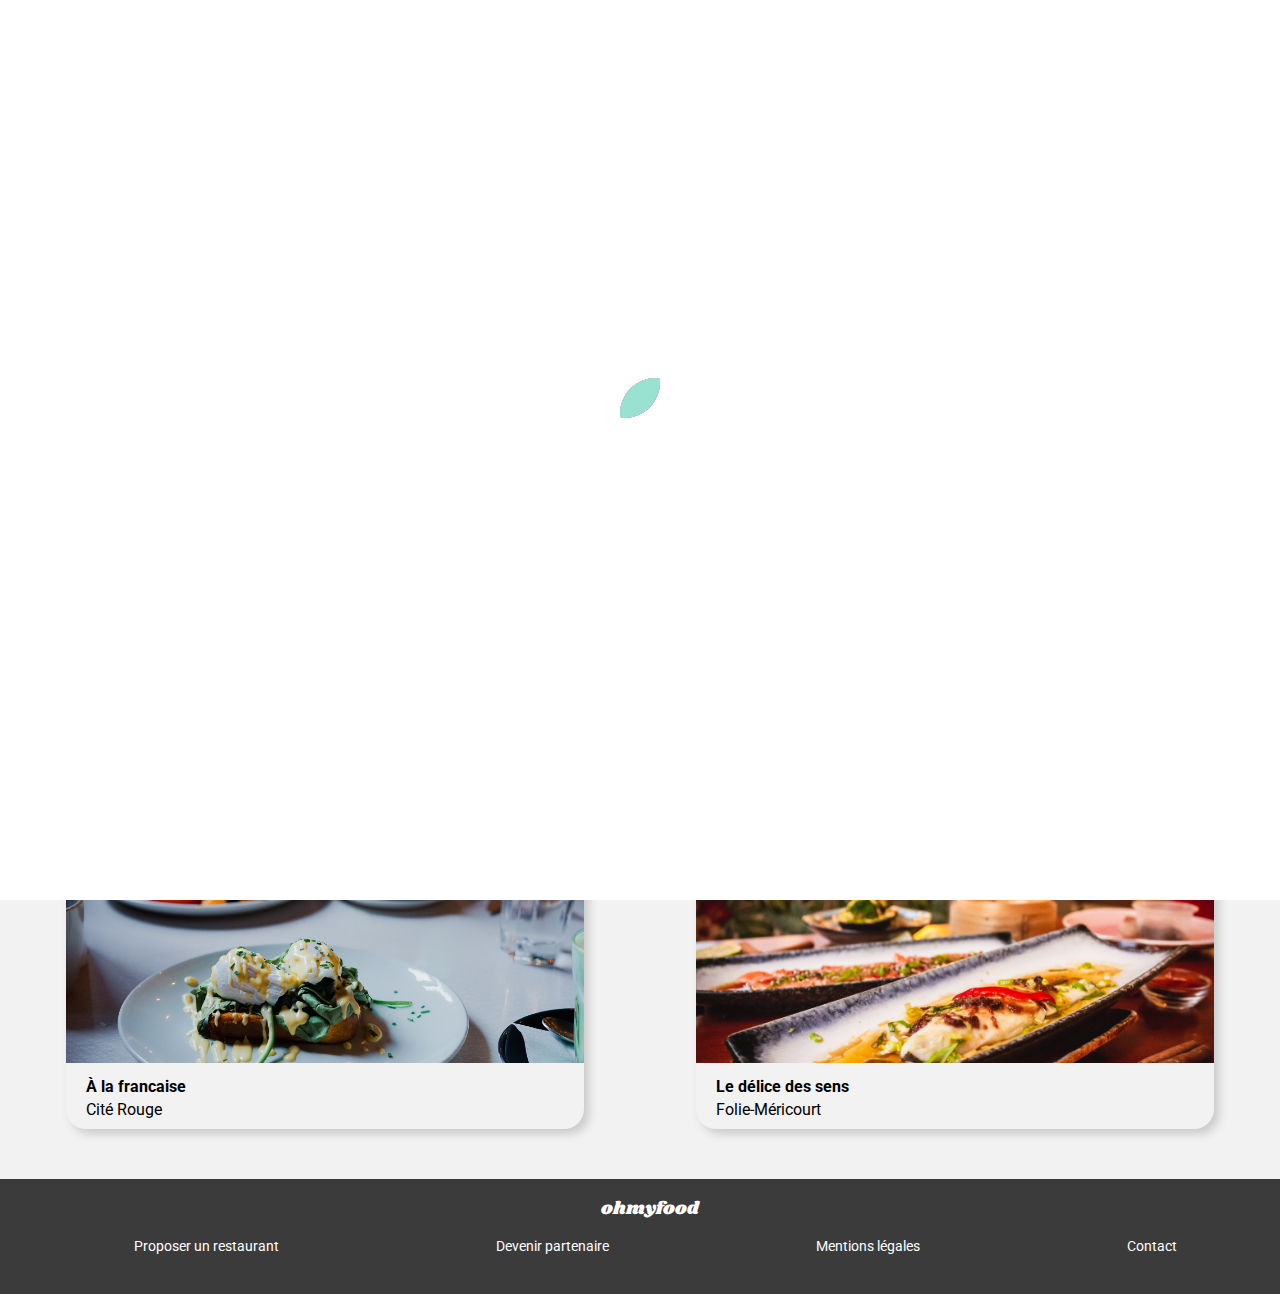
==== commit d077c4a7: "debut modification nommage BEM + modification imbrication SASS + creation de boucle sur backgroud de" ====
--- a/index.html
+++ b/index.html
@@ -18,42 +18,40 @@
         <title>OhMyFood</title>
     </head>
     <body>
-        <div class="load__container">
-            <div class="load">
-                <div class="load__bar load__bar--1"></div>
-                <div class="load__bar load__bar--2"></div>
-                <div class="load__bar load__bar--3"></div>
-                <div class="load__bar load__bar--4"></div>
-                <div class="load__bar load__bar--5"></div>
-                <div class="load__bar load__bar--6"></div>
-                <div class="load__bar load__bar--7"></div>
-                <div class="load__bar load__bar--8"></div>
-                <div class="load__bar load__bar--9"></div>
-            </div>
+        <div class="load">
+            <div class="load__bar load__bar--1"></div>
+            <div class="load__bar load__bar--2"></div>
+            <div class="load__bar load__bar--3"></div>
+            <div class="load__bar load__bar--4"></div>
+            <div class="load__bar load__bar--5"></div>
+            <div class="load__bar load__bar--6"></div>
+            <div class="load__bar load__bar--7"></div>
+            <div class="load__bar load__bar--8"></div>
+            <div class="load__bar load__bar--9"></div>
         </div>
-        <header>
-            <img src="./images/logo/ohmyfood.png" alt="Logo OhMyFood" class="header--logo">
+        <header class="header">
+            <img src="./images/logo/ohmyfood.png" alt="Logo OhMyFood" class="header__logo">
         </header>
         <main>
             <div class="location">
-                <i class="fa-solid fa-location-dot icon icon--location"></i>Paris, Belleville
+                <i class="fa-solid fa-location-dot location__icon"></i>Paris, Belleville
             </div>
             <div class="navigation">
-                <div class="presentation">
+                <section class="presentation">
                     <h1 class="title">Réservez le menu qui vous convient</h1>
-                    <p class="presentation--text">Découvrez des restaurants d'exception, sélectionnés par nos soins.</p>
+                    <p>Découvrez des restaurants d'exception, sélectionnés par nos soins.</p>
                     <a href="#restaurants" class="button">Explorer nos restaurants</a>
-                </div>
-                <section id="working">
-                    <h2 class="title title--working">Fonctionnement</h2>
-                    <div class="step step--one">
-                        <i class="fa-solid fa-mobile-screen-button icon icon--step"></i>Choisissez un restaurant
+                </section>
+                <section id="working" class="working">
+                    <h2 class="title working__title">Fonctionnement</h2>
+                    <div class="step step--1">
+                        <i class="fa-solid fa-mobile-screen-button step__icon"></i>Choisissez un restaurant
                     </div>
-                    <div class="step step--two">
-                        <i class="fa-solid fa-list-ul icon icon--step"></i>Composez votre menu
+                    <div class="step step--2">
+                        <i class="fa-solid fa-list-ul step__icon"></i>Composez votre menu
                     </div>
-                    <div class="step step--three">
-                        <i class="fa-solid fa-store icon icon--step"></i>Dégustez au restaurant
+                    <div class="step step--3">
+                        <i class="fa-solid fa-store step__icon"></i>Dégustez au restaurant
                     </div>
                 </section>
             </div>
@@ -61,7 +59,7 @@
                 <h2 class="title title--restaurant">Restaurants</h2>
                 <div class="restaurant__list">
                     <article class="restaurant--card restaurant--new">
-                        <a href="./laPaletteDuGout.html">
+                        <a href="./pagesMenus/laPaletteDuGout.html">
                             <img src="./images/restaurants/jay-wennington-N_Y88TWmGwA-unsplash.jpg" alt="Image d'illustration du restaurant" class="restaurant--illustration">
                             <div class="restaurant--description">
                                 <div class="restaurant--info">
@@ -76,7 +74,7 @@
                         </a>
                     </article>
                     <article class="restaurant--card restaurant--new">
-                        <a href="./laNoteEnchantee copy.html">
+                        <a href="./pagesMenus/laNoteEnchantee.html">
                             <img src="./images/restaurants/stil-u2Lp8tXIcjw-unsplash.jpg" alt="Image d'illustration du restaurant" class="restaurant--illustration">
                             <div class="restaurant--description">
                                 <div class="restaurant--info">
@@ -91,7 +89,7 @@
                         </a>
                     </article>
                     <article class="restaurant--card">
-                        <a href="./aLaFrancaise.html">
+                        <a href="./pagesMenus/aLaFrancaise.html">
                             <img src="./images/restaurants/toa-heftiba-DQKerTsQwi0-unsplash.jpg" alt="Image d'illustration du restaurant" class="restaurant--illustration">
                             <div class="restaurant--description">
                                 <div class="restaurant--info">
@@ -106,7 +104,7 @@
                         </a>
                     </article>
                     <article class="restaurant--card">
-                        <a href="./leDeliceDesSens.html">
+                        <a href="./pagesMenus/leDeliceDesSens.html">
                             <img src="./images/restaurants/louis-hansel-shotsoflouis-qNBGVyOCY8Q-unsplash.jpg" alt="Image d'illustration du restaurant" class="restaurant--illustration">
                             <div class="restaurant--description">
                                 <div class="restaurant--info">
@@ -123,13 +121,13 @@
                 </div>
             </section>
         </main>
-        <footer>
-            <h2 class="title--footer title--primary">ohmyfood</h2>
+        <footer class="footer">
+            <h2 class="footer__title title--primary">ohmyfood</h2>
             <div class="footer__menu">
-                <a href="#"><i class="fa-solid fa-utensils icon--footer"></i>Proposer un restaurant</a>
-                <a href="#"><i class="fa-solid fa-handshake-angle icon--footer"></i>Devenir partenaire</a>
-                <a href="#">Mentions légales</a>
-                <a href="mailto:contact@ohmyfood.com">Contact</a>
+                <a href="#" class="footer__link"><i class="fa-solid fa-utensils footer__icon"></i>Proposer un restaurant</a>
+                <a href="#" class="footer__link"><i class="fa-solid fa-handshake-angle footer__icon"></i>Devenir partenaire</a>
+                <a href="#" class="footer__link">Mentions légales</a>
+                <a href="mailto:contact@ohmyfood.com" class="footer__link">Contact</a>
             </div>
         </footer>
     </body>
--- a/css/style.css
+++ b/css/style.css
@@ -1,3 +1,22 @@
+.button {
+  display: block;
+  margin: auto;
+  padding: 15px 20px;
+  color: #FFF;
+  background: linear-gradient(#FF79DA, #9356DC);
+  border-radius: 50px;
+  box-shadow: 3px 3px 5px #CACACA;
+  transition: all 0.3s ease-in-out;
+}
+.button:hover {
+  filter: brightness(1.2);
+  box-shadow: 3px 3px 5px #808080;
+  transition: all 0.3s ease-in-out;
+}
+.button__send {
+  width: 150px;
+}
+
 * {
   margin: 0px;
   box-sizing: border-box;
@@ -17,19 +36,18 @@
   font-family: "Shrikhand", sans-serif;
 }
 
-header {
+.header {
   width: 100%;
   text-align: center;
   padding: 15px 0px;
   position: relative;
 }
-
-.header--logo {
+.header__logo {
   width: 50%;
   max-width: 392px;
 }
 
-footer {
+.footer {
   display: flex;
   flex-direction: column;
   row-gap: 8px;
@@ -39,11 +57,10 @@
   color: #FFF;
 }
 @media screen and (min-width: 576px) {
-  footer {
+  .footer {
     align-items: center;
   }
 }
-
 .footer__menu {
   display: flex;
   flex-direction: column;
@@ -56,23 +73,20 @@
     justify-content: space-around;
   }
 }
-
-.title--footer {
+.footer__title {
   margin-bottom: 10px;
   font-weight: unset;
   font-size: 18px;
 }
-
-footer a {
+.footer__link {
   display: inline-block;
   color: #FFF;
 }
-
-.icon--footer {
+.footer__icon {
   margin-right: 10px;
 }
 
-.load__container {
+.load {
   width: 100%;
   height: 100%;
   background-color: #FFF;
@@ -80,15 +94,10 @@
   justify-content: center;
   position: fixed;
   opacity: 1;
-  -webkit-animation: loading 0ms forwards;
-          animation: loading 0ms forwards;
+  -webkit-animation: loading 3000ms forwards;
+          animation: loading 3000ms forwards;
   z-index: 10;
 }
-
-.load {
-  position: relative;
-}
-
 .load__bar {
   position: absolute;
   width: 40px;
@@ -96,71 +105,53 @@
   margin: 42vh 0px;
   border-radius: 90% 0% 90% 10%;
   transform-origin: 0% 130%;
-  -webkit-animation: loading__bars 1000ms backwards infinite linear;
-          animation: loading__bars 1000ms backwards infinite linear;
+  -webkit-animation: loading__bars 1500ms backwards infinite linear;
+          animation: loading__bars 1500ms backwards infinite linear;
 }
 .load__bar--1 {
   background: linear-gradient(#9356DC, #99E2D0);
+  -webkit-animation-delay: 0ms;
+          animation-delay: 0ms;
 }
 .load__bar--2 {
-  background-color: #9356DC;
+  background: #9356DC;
+  -webkit-animation-delay: 166.6666666667ms;
+          animation-delay: 166.6666666667ms;
 }
 .load__bar--3 {
-  background-color: #9356DC;
+  background: #9356DC;
+  -webkit-animation-delay: 333.3333333333ms;
+          animation-delay: 333.3333333333ms;
 }
 .load__bar--4 {
   background: linear-gradient(#FF79DA, #9356DC);
+  -webkit-animation-delay: 500ms;
+          animation-delay: 500ms;
 }
 .load__bar--5 {
-  background-color: #FF79DA;
+  background: #FF79DA;
+  -webkit-animation-delay: 666.6666666667ms;
+          animation-delay: 666.6666666667ms;
 }
 .load__bar--6 {
-  background-color: #FF79DA;
+  background: #FF79DA;
+  -webkit-animation-delay: 833.3333333333ms;
+          animation-delay: 833.3333333333ms;
 }
 .load__bar--7 {
   background: linear-gradient(#99E2D0, #FF79DA);
+  -webkit-animation-delay: 1000ms;
+          animation-delay: 1000ms;
 }
 .load__bar--8 {
-  background-color: #99E2D0;
+  background: #99E2D0;
+  -webkit-animation-delay: 1166.6666666667ms;
+          animation-delay: 1166.6666666667ms;
 }
 .load__bar--9 {
-  background-color: #99E2D0;
-}
-.load__bar--1 {
-  -webkit-animation-delay: 0ms;
-          animation-delay: 0ms;
-}
-.load__bar--2 {
-  -webkit-animation-delay: 111.1111111111ms;
-          animation-delay: 111.1111111111ms;
-}
-.load__bar--3 {
-  -webkit-animation-delay: 222.2222222222ms;
-          animation-delay: 222.2222222222ms;
-}
-.load__bar--4 {
-  -webkit-animation-delay: 333.3333333333ms;
-          animation-delay: 333.3333333333ms;
-}
-.load__bar--5 {
-  -webkit-animation-delay: 444.4444444444ms;
-          animation-delay: 444.4444444444ms;
-}
-.load__bar--6 {
-  -webkit-animation-delay: 555.5555555556ms;
-          animation-delay: 555.5555555556ms;
-}
-.load__bar--7 {
-  -webkit-animation-delay: 666.6666666667ms;
-          animation-delay: 666.6666666667ms;
-}
-.load__bar--8 {
-  -webkit-animation-delay: 777.7777777778ms;
-          animation-delay: 777.7777777778ms;
-}
-.load__bar--9 {
-  -webkit-animation-delay: 888.8888888889ms;
-          animation-delay: 888.8888888889ms;
+  background: #99E2D0;
+  -webkit-animation-delay: 1333.3333333333ms;
+          animation-delay: 1333.3333333333ms;
 }
 
 @-webkit-keyframes loading {
@@ -252,27 +243,6 @@
 
 .restaurant--location {
   font-size: 16px;
-}
-
-.button {
-  display: block;
-  margin: auto;
-  padding: 15px 20px;
-  color: #FFF;
-  background: linear-gradient(#FF79DA, #9356DC);
-  border-radius: 50px;
-  box-shadow: 3px 3px 5px #CACACA;
-  transition: all 0.3s ease-in-out;
-}
-
-.button:hover {
-  filter: brightness(1.2);
-  box-shadow: 3px 3px 5px #808080;
-  transition: all 0.3s ease-in-out;
-}
-
-.button--validation {
-  width: 150px;
 }
 
 .icon--like {
@@ -318,9 +288,9 @@
   background-color: #e2e2e2;
   border-top: 2px solid #d1d1d1;
 }
-
-.icon--location {
+.location__icon {
   color: #474747;
+  margin-right: 20px;
 }
 
 .presentation {
@@ -338,24 +308,23 @@
   }
 }
 
-#working {
+.working {
   display: flex;
   flex-direction: column;
   row-gap: 20px;
   padding: 30px 25px 40px 25px;
 }
 @media screen and (min-width: 576px) {
-  #working {
+  .working {
     align-items: center;
   }
 }
 @media screen and (min-width: 991px) {
-  #working {
+  .working {
     width: 40%;
   }
 }
-
-.title--working {
+.working__title {
   margin-bottom: 20px;
 }
 
@@ -371,8 +340,7 @@
   font-size: 14px;
   font-weight: bold;
 }
-
-.step--one::before {
+.step--1::before {
   content: "1";
   color: #FFF;
   position: absolute;
@@ -388,8 +356,7 @@
   border-radius: 50%;
   z-index: 1;
 }
-
-.step--two::before {
+.step--2::before {
   content: "2";
   color: #FFF;
   position: absolute;
@@ -405,8 +372,7 @@
   border-radius: 50%;
   z-index: 1;
 }
-
-.step--three::before {
+.step--3::before {
   content: "3";
   color: #FFF;
   position: absolute;
@@ -422,22 +388,16 @@
   border-radius: 50%;
   z-index: 1;
 }
-
 .step:hover {
   background-color: #F5EDFF;
   transform: scale(1.02);
   box-shadow: 3px 3px 5px #808080;
 }
-
-.step:hover > .icon--step {
+.step:hover > .step__icon {
   color: #9356DC;
 }
-
-.icon {
+.step__icon {
   margin-right: 20px;
-}
-
-.icon--step {
   color: #818181;
 }
 
@@ -594,48 +554,48 @@
   border-radius: 20px;
   box-shadow: 3px 3px 8px #cacaca;
   overflow: hidden;
-  -webkit-animation: dish__revelation 0.6s both ease-in-out;
-          animation: dish__revelation 0.6s both ease-in-out;
+  -webkit-animation: dish__revelation 1s both ease-in-out;
+          animation: dish__revelation 1s both ease-in-out;
 }
 .dish--1 {
-  -webkit-animation-delay: 0.06s;
-          animation-delay: 0.06s;
+  -webkit-animation-delay: 0.1s;
+          animation-delay: 0.1s;
 }
 .dish--2 {
-  -webkit-animation-delay: 0.12s;
-          animation-delay: 0.12s;
+  -webkit-animation-delay: 0.2s;
+          animation-delay: 0.2s;
 }
 .dish--3 {
-  -webkit-animation-delay: 0.18s;
-          animation-delay: 0.18s;
-}
-.dish--4 {
-  -webkit-animation-delay: 0.24s;
-          animation-delay: 0.24s;
-}
-.dish--5 {
   -webkit-animation-delay: 0.3s;
           animation-delay: 0.3s;
 }
+.dish--4 {
+  -webkit-animation-delay: 0.4s;
+          animation-delay: 0.4s;
+}
+.dish--5 {
+  -webkit-animation-delay: 0.5s;
+          animation-delay: 0.5s;
+}
 .dish--6 {
-  -webkit-animation-delay: 0.36s;
-          animation-delay: 0.36s;
-}
-.dish--7 {
-  -webkit-animation-delay: 0.42s;
-          animation-delay: 0.42s;
-}
-.dish--8 {
-  -webkit-animation-delay: 0.48s;
-          animation-delay: 0.48s;
-}
-.dish--9 {
-  -webkit-animation-delay: 0.54s;
-          animation-delay: 0.54s;
-}
-.dish--10 {
   -webkit-animation-delay: 0.6s;
           animation-delay: 0.6s;
+}
+.dish--7 {
+  -webkit-animation-delay: 0.7s;
+          animation-delay: 0.7s;
+}
+.dish--8 {
+  -webkit-animation-delay: 0.8s;
+          animation-delay: 0.8s;
+}
+.dish--9 {
+  -webkit-animation-delay: 0.9s;
+          animation-delay: 0.9s;
+}
+.dish--10 {
+  -webkit-animation-delay: 1s;
+          animation-delay: 1s;
 }
 
 .dish--info {
@@ -687,7 +647,7 @@
   font-weight: bold;
   transform: translateX(40px);
   transform-origin: right;
-  transition: all 0.3s ease-in-out;
+  transition: all 0.5s ease-in-out;
 }
 
 .dish:hover {
